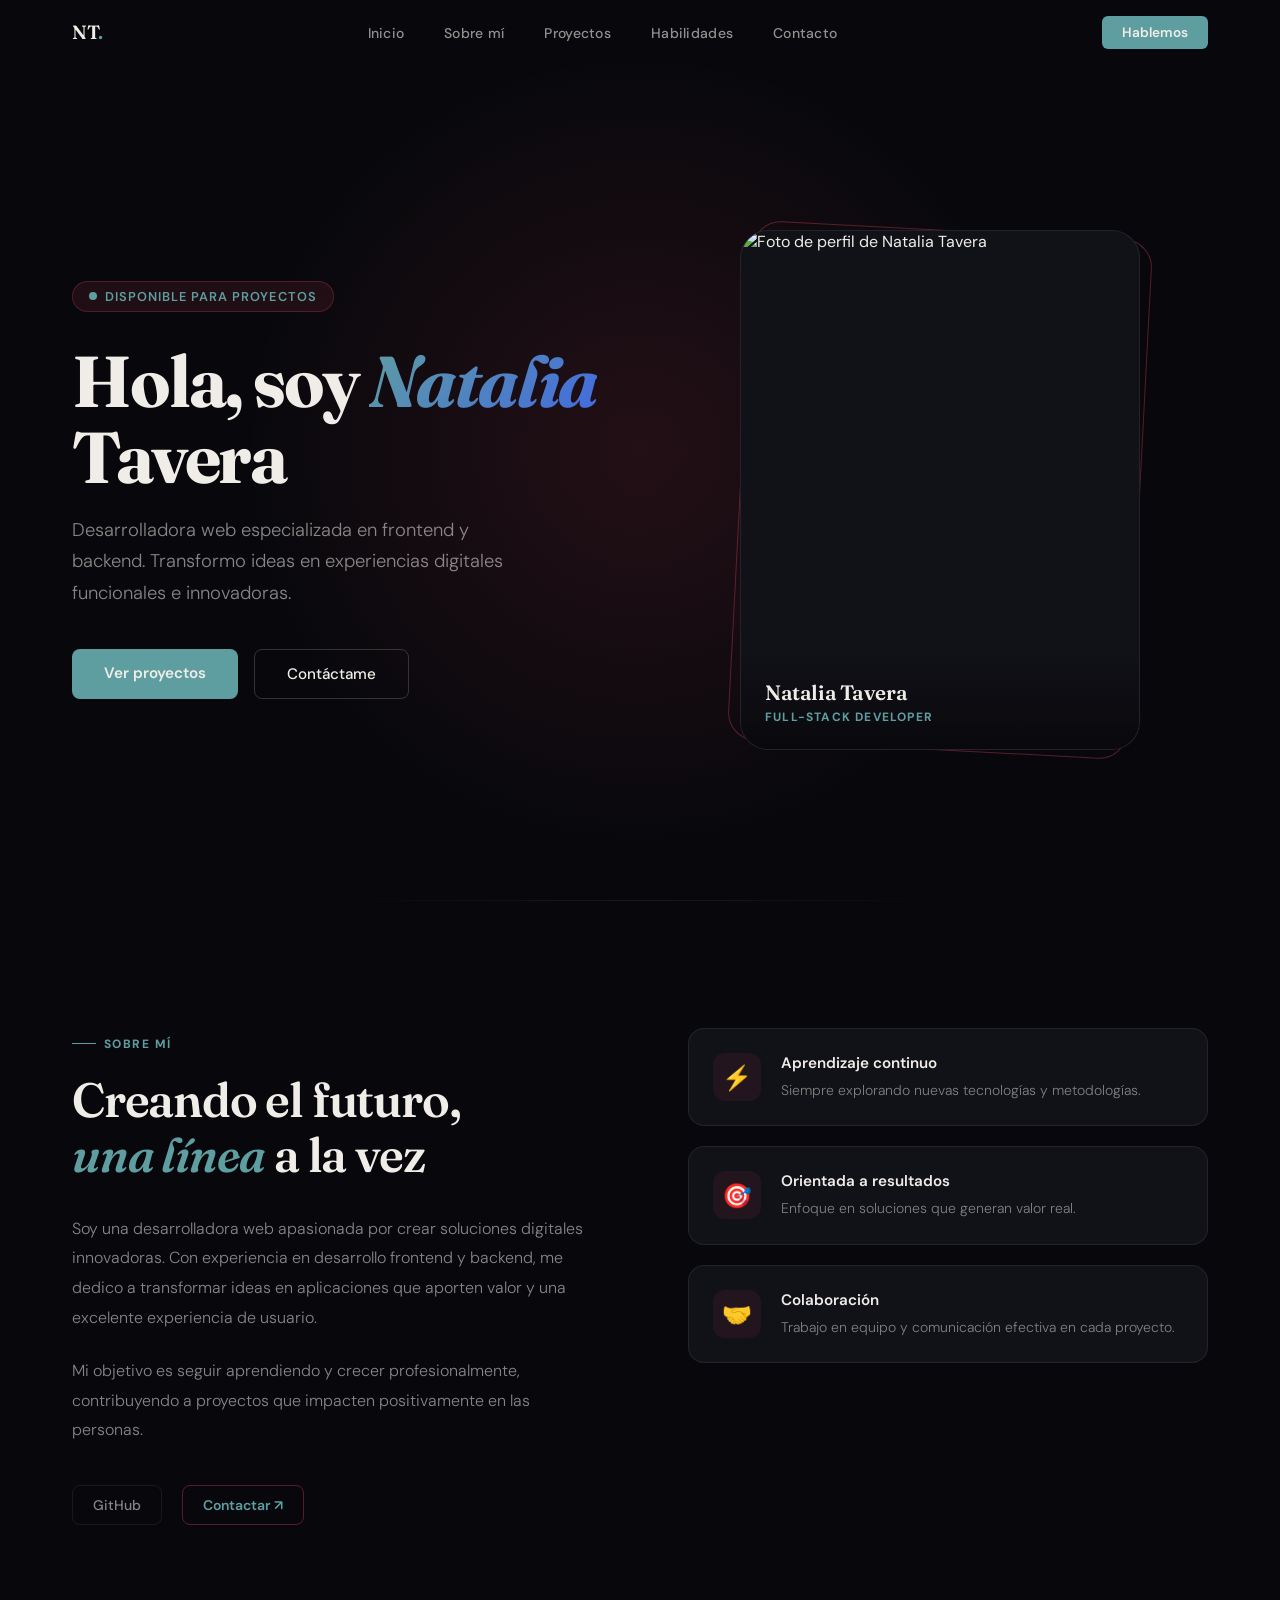
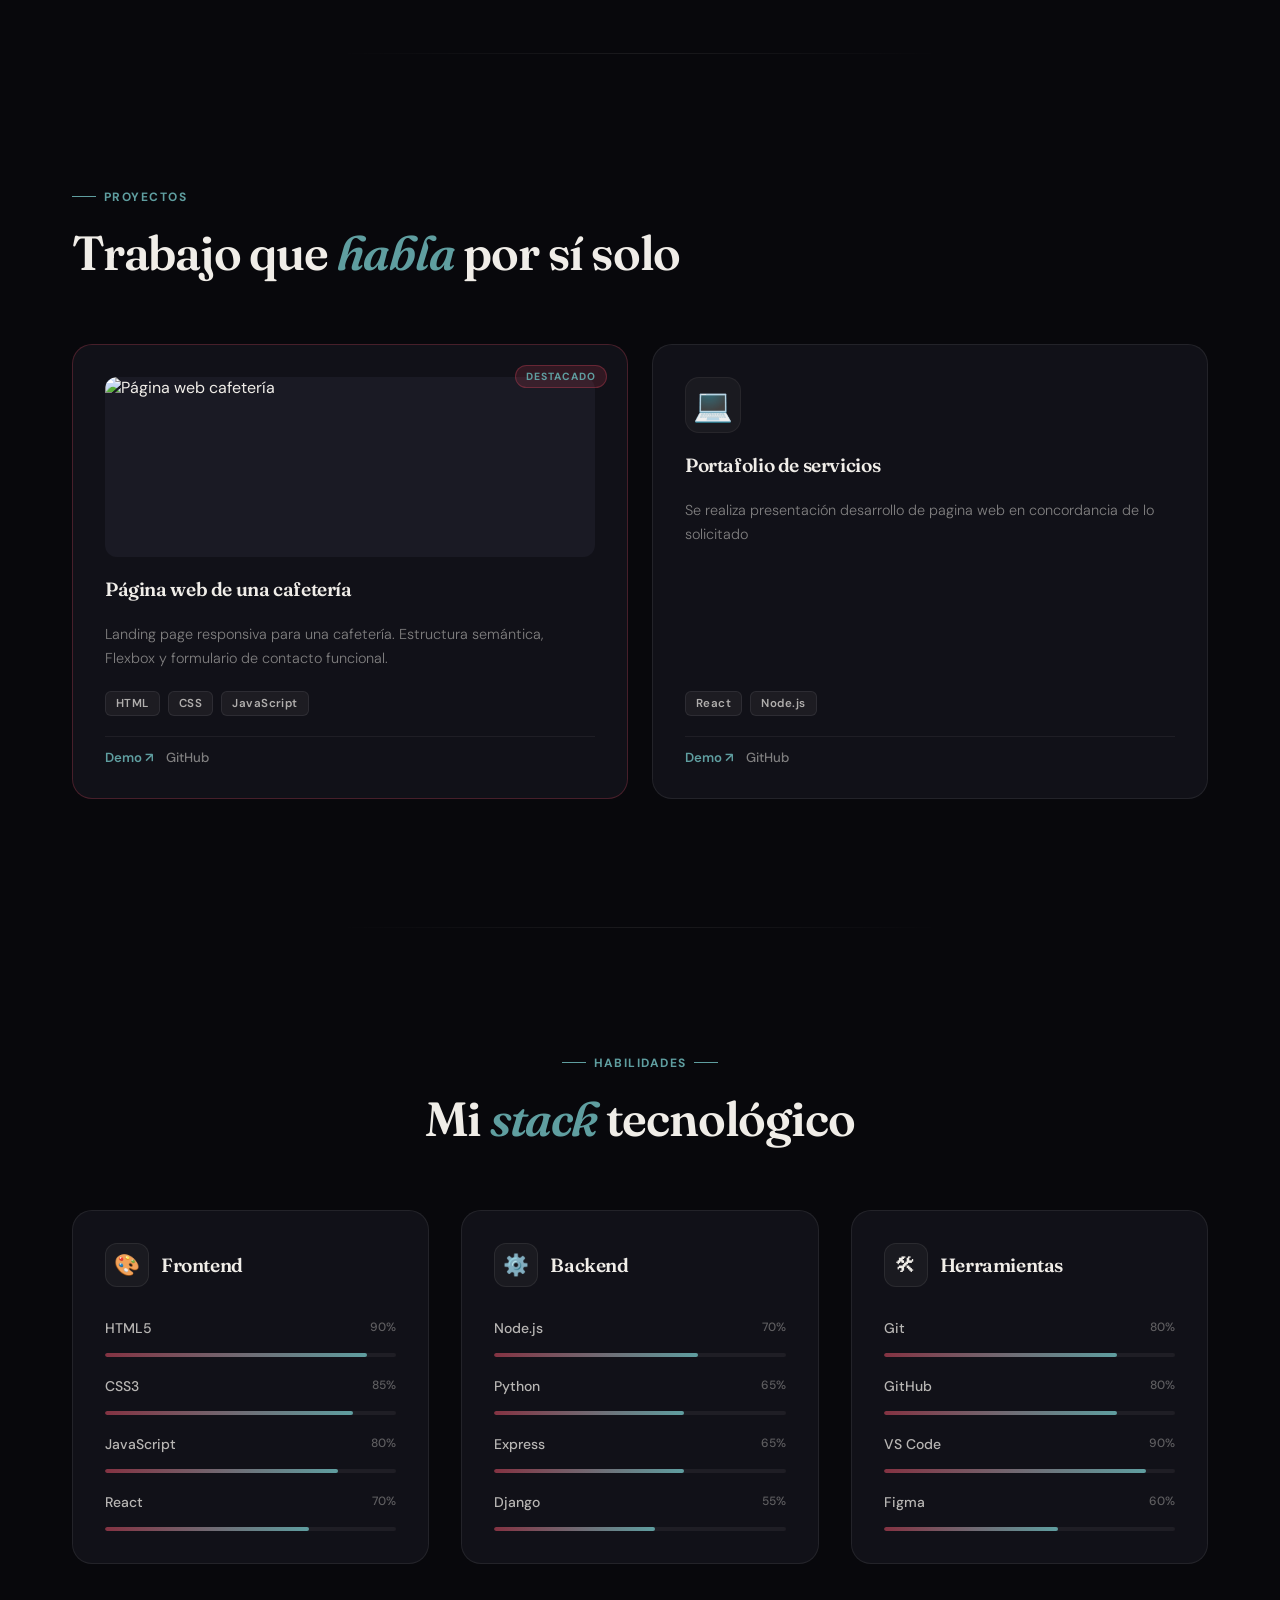
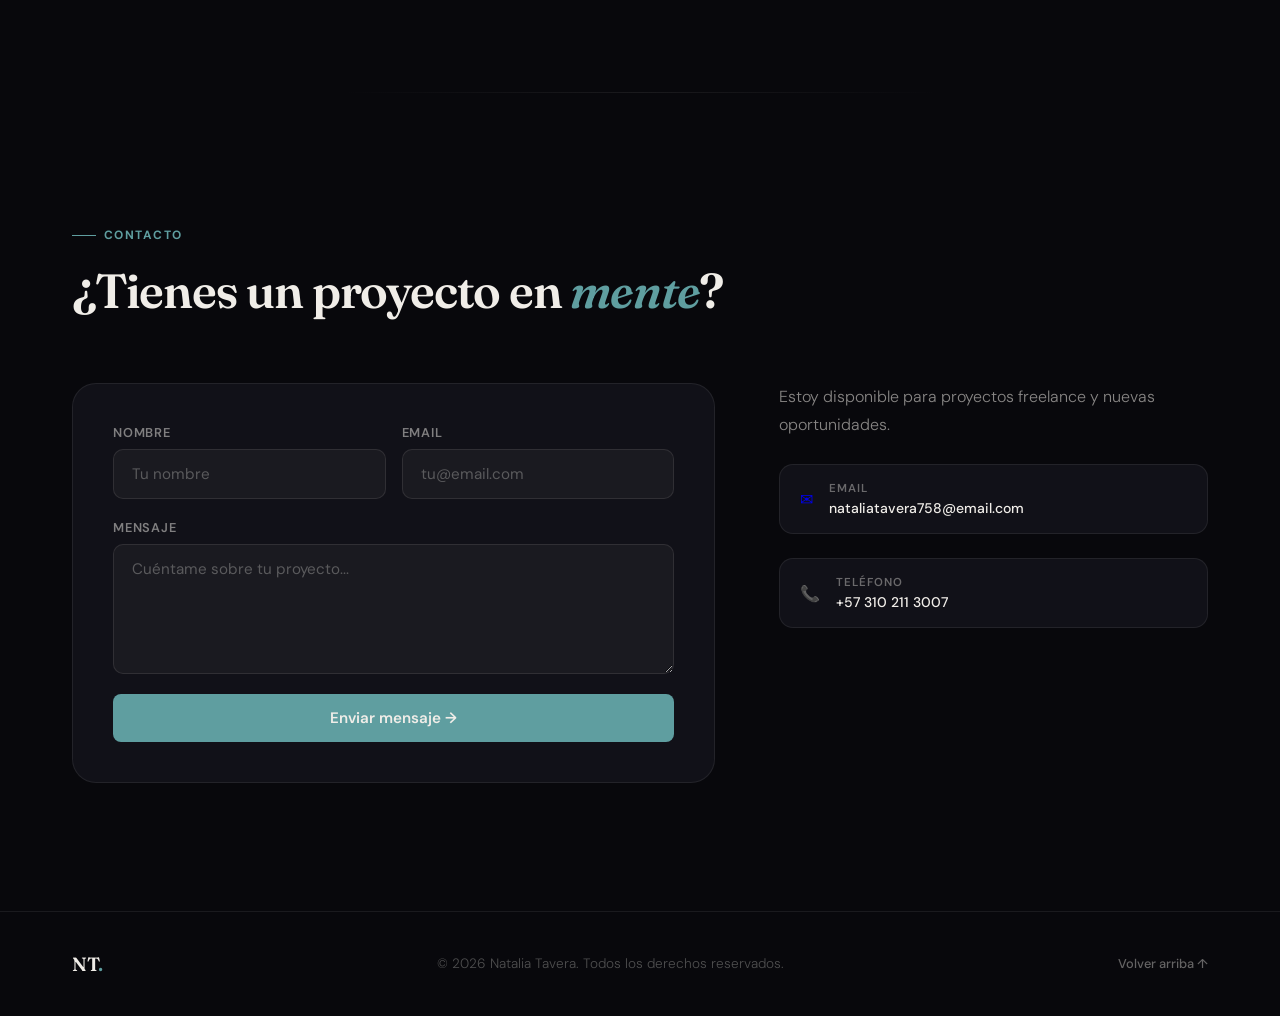
==== index.html @ 9a6b3bd1 "modiciation of information" ====
<!DOCTYPE html>
<html lang="es">
<head>
  <meta charset="UTF-8">
  <meta name="viewport" content="width=device-width, initial-scale=1.0">
  <title>Portafolio - Natalia Tavera</title>
  <link rel="icon" type="image/x-icon" href="favicon.ico">
  <link rel="stylesheet" href="styles/index.css">
  <link href="https://fonts.googleapis.com/css2?family=Fraunces:ital,opsz,wght@0,9..144,300;0,9..144,600;0,9..144,700;1,9..144,600&family=DM+Sans:wght@300;400;500;600&display=swap" rel="stylesheet">
</head>
<body>

  <nav class="navbar" id="navbar">
    <div class="container nav-inner">
      <a href="#inicio" class="logo">NT<span class="accent">.</span></a>
      <ul class="nav-links">
        <li><a href="#inicio">Inicio</a></li>
        <li><a href="#sobre-mi">Sobre mí</a></li>
        <li><a href="#proyectos">Proyectos</a></li>
        <li><a href="#habilidades">Habilidades</a></li>
        <li><a href="#contacto">Contacto</a></li>
      </ul>
      <a href="#contacto" class="btn-primary nav-cta">Hablemos</a>
      <button class="hamburger" id="hamburger"><span></span><span></span><span></span></button>
    </div>
    <div class="mobile-menu" id="mobileMenu">
      <a href="#inicio">Inicio</a>
      <a href="#sobre-mi">Sobre mí</a>
      <a href="#proyectos">Proyectos</a>
      <a href="#habilidades">Habilidades</a>
      <a href="#contacto">Contacto</a>
    </div>
  </nav>

  <section id="inicio" class="hero">
    <div class="hero-glow"></div>
    <div class="container hero-inner">
      <div class="hero-text">
        <div class="badge"><span class="badge-dot"></span>Disponible para proyectos</div>
        <h1>Hola, soy <span class="gradient-text italic">Natalia</span><br>Tavera</h1>
        <p class="hero-desc">Desarrolladora web especializada en frontend y backend. Transformo ideas en experiencias digitales funcionales e innovadoras.</p>
        <div class="hero-btns">
          <a href="#proyectos" class="btn-primary">Ver proyectos</a>
          <a href="#contacto" class="btn-outline">Contáctame</a>
        </div>
      </div>
      <div class="hero-card-wrap">
        <div class="hero-card-container">
          <div class="hero-card-border"></div>
          <div class="hero-card">
          <img src="Pictures/profile.jpeg" alt="Foto de perfil de Natalia Tavera" class="hero-photo">
          <div class="hero-card-overlay">
            <div class="hero-card-name">Natalia Tavera</div>
            <div class="hero-card-role">Full-Stack Developer</div>
          </div>
        </div>
        </div>
      </div>
    </div>
  </section>

  <section id="sobre-mi" class="about section">
    <div class="section-divider"></div>
    <div class="container about-inner">
      <div class="about-text">
        <div class="section-label">Sobre mí</div>
        <h2>Creando el futuro,<br><span class="accent italic">una línea</span> a la vez</h2>
        <p>Soy una desarrolladora web apasionada por crear soluciones digitales innovadoras. Con experiencia en desarrollo frontend y backend, me dedico a transformar ideas en aplicaciones que aporten valor y una excelente experiencia de usuario.</p>
        <p>Mi objetivo es seguir aprendiendo y crecer profesionalmente, contribuyendo a proyectos que impacten positivamente en las personas.</p>
        <div class="about-links">
          <a href="https://github.com/nataliatavera758" target="_blank" class="btn-ghost">GitHub</a>
          <a href="#contacto" class="btn-accent-outline">Contactar ↗</a>
        </div>
      </div>
      <div class="about-cards">
        <div class="trait-card"><div class="trait-icon">⚡</div><div><div class="trait-title">Aprendizaje continuo</div><div class="trait-desc">Siempre explorando nuevas tecnologías y metodologías.</div></div></div>
        <div class="trait-card"><div class="trait-icon">🎯</div><div><div class="trait-title">Orientada a resultados</div><div class="trait-desc">Enfoque en soluciones que generan valor real.</div></div></div>
        <div class="trait-card"><div class="trait-icon">🤝</div><div><div class="trait-title">Colaboración</div><div class="trait-desc">Trabajo en equipo y comunicación efectiva en cada proyecto.</div></div></div>
      </div>
    </div>
  </section>

  <section id="proyectos" class="projects section">
    <div class="section-divider"></div>
    <div class="container">
      <div class="section-header">
        <div class="section-label">Proyectos</div>
        <h2>Trabajo que <span class="accent italic">habla</span> por sí solo</h2>
      </div>
      <div class="projects-grid">
        <div class="project-card featured">
          <span class="featured-badge">Destacado</span>
          <div class="project-img-wrap"><img src="Pictures/Pagina_Web_Cafeteria.png" alt="Página web cafetería" class="project-img"></div>
          <h3>Página web de una cafetería</h3>
          <p>Landing page responsiva para una cafetería. Estructura semántica, Flexbox y formulario de contacto funcional.</p>
          <div class="project-tags"><span class="tag">HTML</span><span class="tag">CSS</span><span class="tag">JavaScript</span></div>
          <div class="project-links">
            <a href="https://raw.githack.com/nataliatavera758/automatic-invention/main/index.html" target="_blank" class="link-demo">Demo ↗</a>
            <a href="https://github.com/nataliatavera758/automatic-invention" target="_blank" class="link-repo">GitHub</a>
          </div>
        </div>
        <div class="project-card">
          <div class="project-icon">💻</div>
          <h3>Portafolio de servicios</h3>
          <p>Se realiza presentación desarrollo de pagina web en concordancia de lo solicitado</p>
          <div class="project-tags"><span class="tag">React</span><span class="tag">Node.js</span></div>
          <div class="project-links"><a href="#" class="link-demo">Demo ↗</a><a href="#" class="link-repo">GitHub</a></div>
        </div>
      </div>
    </div>
  </section>

  <section id="habilidades" class="skills section">
    <div class="section-divider"></div>
    <div class="container">
      <div class="section-header center">
        <div class="section-label-c">Habilidades</div>
        <h2>Mi <span class="accent italic">stack</span> tecnológico</h2>
      </div>
      <div class="skills-grid">
        <div class="skill-card">
          <div class="skill-header"><div class="skill-icon">🎨</div><h3>Frontend</h3></div>
          <div class="skill-list">
            <div class="skill-item"><span>HTML5</span><span>90%</span></div><div class="skill-bar"><div class="skill-fill" style="width:90%"></div></div>
            <div class="skill-item"><span>CSS3</span><span>85%</span></div><div class="skill-bar"><div class="skill-fill" style="width:85%"></div></div>
            <div class="skill-item"><span>JavaScript</span><span>80%</span></div><div class="skill-bar"><div class="skill-fill" style="width:80%"></div></div>
            <div class="skill-item"><span>React</span><span>70%</span></div><div class="skill-bar"><div class="skill-fill" style="width:70%"></div></div>
          </div>
        </div>
        <div class="skill-card">
          <div class="skill-header"><div class="skill-icon">⚙️</div><h3>Backend</h3></div>
          <div class="skill-list">
            <div class="skill-item"><span>Node.js</span><span>70%</span></div><div class="skill-bar"><div class="skill-fill" style="width:70%"></div></div>
            <div class="skill-item"><span>Python</span><span>65%</span></div><div class="skill-bar"><div class="skill-fill" style="width:65%"></div></div>
            <div class="skill-item"><span>Express</span><span>65%</span></div><div class="skill-bar"><div class="skill-fill" style="width:65%"></div></div>
            <div class="skill-item"><span>Django</span><span>55%</span></div><div class="skill-bar"><div class="skill-fill" style="width:55%"></div></div>
          </div>
        </div>
        <div class="skill-card">
          <div class="skill-header"><div class="skill-icon">🛠</div><h3>Herramientas</h3></div>
          <div class="skill-list">
            <div class="skill-item"><span>Git</span><span>80%</span></div><div class="skill-bar"><div class="skill-fill" style="width:80%"></div></div>
            <div class="skill-item"><span>GitHub</span><span>80%</span></div><div class="skill-bar"><div class="skill-fill" style="width:80%"></div></div>
            <div class="skill-item"><span>VS Code</span><span>90%</span></div><div class="skill-bar"><div class="skill-fill" style="width:90%"></div></div>
            <div class="skill-item"><span>Figma</span><span>60%</span></div><div class="skill-bar"><div class="skill-fill" style="width:60%"></div></div>
          </div>
        </div>
      </div>
    </div>
  </section>

  <section id="contacto" class="contact section">
    <div class="section-divider"></div>
    <div class="container">
      <div class="section-header">
        <div class="section-label">Contacto</div>
        <h2>¿Tienes un proyecto en <span class="accent italic">mente</span>?</h2>
      </div>
      <div class="contact-inner">
        <form class="contact-form" id="contactForm" novalidate>
          <div class="form-row">
            <div class="form-group"><label>Nombre</label><input type="text" placeholder="Tu nombre" required></div>
            <div class="form-group"><label>Email</label><input type="email" placeholder="tu@email.com" required></div>
          </div>
          <div class="form-group"><label>Mensaje</label><textarea placeholder="Cuéntame sobre tu proyecto..." rows="5" required></textarea></div>
          <button type="submit" class="btn-primary">Enviar mensaje →</button>
          <p class="form-success" id="formSuccess">✨ ¡Mensaje enviado! Te respondo pronto.</p>
        </form>
        <div class="contact-info">
          <p>Estoy disponible para proyectos freelance y nuevas oportunidades.</p>
          <a href="mailto:nataliatavera758@email.com" class="contact-item"><span>✉</span><div><div class="ci-label">Email</div><div>nataliatavera758@email.com</div></div></a>
          <a href="tel:+573102113007" class="contact-item"><span>📞</span><div><div class="ci-label">Teléfono</div><div>+57 310 211 3007</div></div></a>
        </div>
      </div>
    </div>
  </section>

  <footer class="footer">
    <div class="container footer-inner">
      <a href="#inicio" class="logo">NT<span class="accent">.</span></a>
      <p>&copy; <span id="year"></span> Natalia Tavera. Todos los derechos reservados.</p>
      <a href="#inicio" class="footer-top">Volver arriba ↑</a>
    </div>
  </footer>

  <script>
    document.getElementById('year').textContent = new Date().getFullYear();
    const navbar = document.getElementById('navbar');
    window.addEventListener('scroll', () => navbar.classList.toggle('scrolled', window.scrollY > 40));
    const hamburger = document.getElementById('hamburger');
    const mobileMenu = document.getElementById('mobileMenu');
    hamburger.addEventListener('click', () => { hamburger.classList.toggle('open'); mobileMenu.classList.toggle('open'); });
    mobileMenu.querySelectorAll('a').forEach(a => a.addEventListener('click', () => { hamburger.classList.remove('open'); mobileMenu.classList.remove('open'); }));
    document.getElementById('contactForm').addEventListener('submit', function(e) { e.preventDefault(); document.getElementById('formSuccess').style.display='block'; this.reset(); });
  </script>
</body>
</html>
---- styles/index.css ----
*, *::before, *::after { box-sizing: border-box; margin: 0; padding: 0; }

:root {
  --bg: #08080c;
  --fg: #f0ede8;
  --card: #111118;
  --accent: #5F9EA0;
  --accent-light: #4169E1;
  --muted: rgba(240,237,232,0.55);
  --border: rgba(240,237,232,0.08);
  --radius: 1rem;
}

html { scroll-behavior: smooth; }
body { background: var(--bg); color: var(--fg); font-family: 'DM Sans', sans-serif; font-weight: 400; -webkit-font-smoothing: antialiased; }
::selection { background: var(--accent); color: var(--fg); }
::-webkit-scrollbar { width: 4px; } ::-webkit-scrollbar-track { background: var(--bg); } ::-webkit-scrollbar-thumb { background: var(--accent); border-radius: 2px; }

.container { max-width: 1200px; margin: 0 auto; padding: 0 2rem; }
.accent { color: var(--accent); }
.italic { font-style: italic; }
.gradient-text { background: linear-gradient(135deg,var(--accent),var(--accent-light)); -webkit-background-clip:text; -webkit-text-fill-color:transparent; background-clip:text; }
.section { padding: 8rem 2rem; position: relative; }
.section-divider { position:absolute;top:0;left:50%;transform:translateX(-50%);width:600px;height:1px;background:linear-gradient(90deg,transparent,rgba(240,237,232,0.08),transparent); }
.section-label { display:inline-flex;align-items:center;gap:.5rem;color:var(--accent);font-size:.75rem;font-weight:700;letter-spacing:.12em;text-transform:uppercase;margin-bottom:1.25rem; }
.section-label::before { content:'';width:24px;height:1px;background:var(--accent); }
.section-label-c { display:flex;align-items:center;justify-content:center;gap:.5rem;color:var(--accent);font-size:.75rem;font-weight:700;letter-spacing:.12em;text-transform:uppercase;margin-bottom:1.25rem; }
.section-label-c::before,.section-label-c::after { content:'';width:24px;height:1px;background:var(--accent); }
.section-header { margin-bottom:4rem; }
.section-header.center { text-align:center; }
h2 { font-family:'Fraunces',serif;font-size:clamp(2rem,4vw,3rem);font-weight:600;color:var(--fg);letter-spacing:-.025em;line-height:1.15; }

/* BUTTONS */
.btn-primary { background:var(--accent);color:var(--fg);padding:.875rem 2rem;border-radius:.5rem;font-weight:600;font-size:.95rem;text-decoration:none;border:none;cursor:pointer;font-family:inherit;display:inline-block;transition:transform .2s,box-shadow .2s; }
.btn-primary:hover { transform:translateY(-2px);box-shadow:0 8px 24px rgba(232,71,95,.4); }
.btn-outline { background:transparent;color:var(--fg);padding:.875rem 2rem;border-radius:.5rem;font-weight:500;font-size:.95rem;text-decoration:none;border:1px solid rgba(240,237,232,.18);display:inline-block;transition:border-color .2s,background .2s; }
.btn-outline:hover { border-color:rgba(240,237,232,.4);background:rgba(240,237,232,.04); }
.btn-ghost { display:inline-flex;align-items:center;gap:.5rem;color:var(--muted);font-size:.875rem;font-weight:500;text-decoration:none;padding:.625rem 1.25rem;border:1px solid var(--border);border-radius:.5rem;transition:color .2s,border-color .2s; }
.btn-ghost:hover { color:var(--fg);border-color:rgba(240,237,232,.3); }
.btn-accent-outline { color:var(--accent);font-size:.875rem;font-weight:600;text-decoration:none;padding:.625rem 1.25rem;border:1px solid rgba(232,71,95,.35);border-radius:.5rem;transition:background .2s,border-color .2s; }
.btn-accent-outline:hover { background:rgba(232,71,95,.08);border-color:rgba(232,71,95,.5); }

/* NAVBAR */
.navbar { position:fixed;top:0;left:0;right:0;z-index:100;transition:background .4s,border-color .4s; border-bottom:1px solid transparent; }
.navbar.scrolled { background:rgba(8,8,12,.85);backdrop-filter:blur(16px);border-color:var(--border); }
.nav-inner { height:64px;display:flex;align-items:center;justify-content:space-between; }
.logo { font-family:'Fraunces',serif;font-size:1.2rem;font-weight:600;color:var(--fg);text-decoration:none;letter-spacing:-.02em; }
.nav-links { display:flex;gap:2.5rem;list-style:none; }
.nav-links a { color:rgba(240,237,232,.6);text-decoration:none;font-size:.875rem;font-weight:500;letter-spacing:.02em;transition:color .2s; }
.nav-links a:hover { color:var(--fg); }
.nav-cta { font-size:.85rem; padding:.5rem 1.25rem; border-radius:.375rem; }
.hamburger { display:none;flex-direction:column;gap:5px;background:none;border:none;cursor:pointer;padding:.5rem; }
.hamburger span { width:22px;height:2px;background:var(--fg);border-radius:1px;display:block;transition:transform .2s,opacity .2s; }
.hamburger.open span:nth-child(1) { transform:translateY(7px) rotate(45deg); }
.hamburger.open span:nth-child(2) { opacity:0; }
.hamburger.open span:nth-child(3) { transform:translateY(-7px) rotate(-45deg); }
.mobile-menu { display:none;flex-direction:column;background:rgba(8,8,12,.97);border-top:1px solid var(--border);padding:1.5rem 2rem; }
.mobile-menu.open { display:flex; }
.mobile-menu a { color:rgba(240,237,232,.7);text-decoration:none;font-size:1rem;padding:.75rem 0;border-bottom:1px solid rgba(240,237,232,.06); }

/* HERO */
.hero { min-height:100vh;display:flex;align-items:center;padding-top:80px;position:relative;overflow:hidden; }
.hero-glow { position:absolute;top:50%;left:50%;transform:translate(-50%,-50%);width:800px;height:800px;border-radius:50%;background:radial-gradient(circle,rgba(232,71,95,.12) 0%,transparent 70%);pointer-events:none; }
.hero-inner { width:100%;display:grid;grid-template-columns:1fr 1fr;gap:4rem;align-items:center;position:relative; }
.badge { display:inline-flex;align-items:center;gap:.5rem;background:rgba(232,71,95,.1);border:1px solid rgba(232,71,95,.25);border-radius:100px;padding:.375rem 1rem;margin-bottom:2rem;color:var(--accent);font-size:.8rem;font-weight:600;letter-spacing:.08em;text-transform:uppercase; }
.badge-dot { width:8px;height:8px;border-radius:50%;background:var(--accent);animation:pulse 2s infinite; }
@keyframes pulse { 0%,100%{box-shadow:0 0 0 0 rgba(232,71,95,.4)}50%{box-shadow:0 0 0 8px rgba(232,71,95,0)} }
h1 { font-family:'Fraunces',serif;font-size:clamp(2.5rem,6vw,4.5rem);font-weight:700;line-height:1.05;letter-spacing:-.03em;margin-bottom:1.25rem;color:var(--fg); }
.hero-desc { color:var(--muted);font-size:clamp(1rem,2vw,1.15rem);line-height:1.7;margin-bottom:2.5rem;max-width:460px;font-weight:300; }
.hero-btns { display:flex;gap:1rem;flex-wrap:wrap; }
.hero-card-wrap { display:flex;justify-content:center; }
.hero-card-container { position:relative;width:400px;height:520px; }
.hero-card-border { position:absolute;inset:0;border-radius:1.75rem;border:1px solid rgba(232,71,95,.35);transform:rotate(3deg); }
.hero-card { position: absolute;inset:0;border-radius:1.75rem;border:1px solid var(--border);overflow:hidden;background:var(--card); }
.hero-photo { width:100%;height:100%;object-fit:cover;object-position:center top;display:block; }
.hero-card-overlay { position:absolute;bottom:0;left:0;right:0;background:linear-gradient(to top,rgba(8,8,12,.92) 0%,transparent 100%);padding:2rem 1.5rem 1.5rem; }
.hero-card-name { font-family:'Fraunces',serif;font-size:1.3rem;font-weight:600;color:var(--fg);letter-spacing:-.02em;margin-bottom:.25rem; }
.hero-card-role { color:var(--accent);font-size:.75rem;font-weight:700;letter-spacing:.1em;text-transform:uppercase; }

/* ABOUT */
.about-inner { display:grid;grid-template-columns:1fr 1fr;gap:6rem;align-items:start; }
.about-text h2 { margin-bottom:2rem; }
.about-text p { color:var(--muted);line-height:1.85;font-size:1rem;margin-bottom:1.5rem;font-weight:300; }
.about-links { display:flex;gap:1.25rem;margin-top:2.5rem; }
.about-cards { display:flex;flex-direction:column;gap:1.25rem; }
.trait-card { background:var(--card);border:1px solid var(--border);border-radius:1rem;padding:1.5rem;display:flex;gap:1.25rem;align-items:flex-start;transition:border-color .2s,transform .2s; }
.trait-card:hover { border-color:rgba(232,71,95,.25);transform:translateX(4px); }
.trait-icon { font-size:1.5rem;width:48px;height:48px;background:rgba(232,71,95,.08);border-radius:.75rem;display:flex;align-items:center;justify-content:center;flex-shrink:0; }
.trait-title { font-weight:600;color:var(--fg);font-size:.95rem;margin-bottom:.375rem; }
.trait-desc { color:rgba(240,237,232,.5);font-size:.875rem;line-height:1.6;font-weight:300; }

/* PROJECTS */
.projects-grid { display:grid;grid-template-columns:repeat(auto-fit,minmax(320px,1fr));gap:1.5rem; }
.project-card { background:var(--card);border:1px solid var(--border);border-radius:1.25rem;padding:2rem;display:flex;flex-direction:column;gap:1.25rem;transition:transform .25s,border-color .25s,box-shadow .25s;position:relative;overflow:hidden; }
.project-card:hover { transform:translateY(-4px);border-color:rgba(232,71,95,.4);box-shadow:0 16px 48px rgba(0,0,0,.4); }
.project-card.featured { border-color:rgba(232,71,95,.25); }
.featured-badge { position:absolute;top:1.25rem;right:1.25rem;background:rgba(232,71,95,.15);color:var(--accent);font-size:.65rem;font-weight:700;letter-spacing:.1em;text-transform:uppercase;padding:.25rem .625rem;border-radius:100px;border:1px solid rgba(232,71,95,.3); }
.project-img-wrap { width:100%;height:180px;border-radius:.75rem;overflow:hidden;background:#1a1a24; }
.project-img { width:100%;height:100%;object-fit:cover;object-position:top;display:block;transition:transform .4s; }
.project-img-wrap:hover .project-img { transform:scale(1.04); }
.project-icon { font-size:2rem;width:56px;height:56px;background:rgba(240,237,232,.04);border-radius:.875rem;display:flex;align-items:center;justify-content:center;border:1px solid rgba(240,237,232,.06); }
.project-card h3 { font-family:'Fraunces',serif;font-size:1.2rem;font-weight:600;color:var(--fg);letter-spacing:-.02em;line-height:1.3; }
.project-card p { color:rgba(240,237,232,.5);font-size:.9rem;line-height:1.7;font-weight:300;flex:1; }
.project-tags { display:flex;gap:.5rem;flex-wrap:wrap; }
.tag { font-size:.72rem;font-weight:600;letter-spacing:.04em;padding:.25rem .625rem;border-radius:.375rem;background:rgba(240,237,232,.05);color:rgba(240,237,232,.7);border:1px solid rgba(240,237,232,.08); }
.project-links { display:flex;gap:.75rem;padding-top:.75rem;border-top:1px solid rgba(240,237,232,.06); }
.link-demo { color:var(--accent);font-size:.825rem;font-weight:600;text-decoration:none;transition:opacity .2s; }
.link-demo:hover { opacity:.75; }
.link-repo { color:rgba(240,237,232,.5);font-size:.825rem;font-weight:500;text-decoration:none;transition:color .2s; }
.link-repo:hover { color:var(--fg); }

/* SKILLS */
.skills-bg { background:linear-gradient(180deg,var(--bg) 0%,#0e0e18 50%,var(--bg) 100%); }
.skills-grid { display:grid;grid-template-columns:repeat(3,1fr);gap:2rem; }
.skill-card { background:var(--card);border:1px solid var(--border);border-radius:1.25rem;padding:2rem;transition:border-color .25s; }
.skill-card:hover { border-color:rgba(232,71,95,.25); }
.skill-header { display:flex;align-items:center;gap:.75rem;margin-bottom:2rem; }
.skill-icon { width:44px;height:44px;background:rgba(240,237,232,.04);border-radius:.75rem;display:flex;align-items:center;justify-content:center;font-size:1.3rem;border:1px solid var(--border); }
.skill-card h3 { font-family:'Fraunces',serif;font-size:1.2rem;font-weight:600;color:var(--fg);letter-spacing:-.02em; }
.skill-list { display:flex;flex-direction:column;gap:1.25rem; }
.skill-item { display:flex;justify-content:space-between;margin-bottom:.5rem;color:rgba(240,237,232,.75);font-size:.875rem;font-weight:500; }
.skill-item span:last-child { color:rgba(240,237,232,.35);font-size:.75rem; }
.skill-bar { height:4px;background:rgba(240,237,232,.06);border-radius:2px;overflow:hidden;margin-top:-.75rem; }
.skill-fill { height:100%;background:linear-gradient(90deg,rgba(232,71,95,.5),var(--accent));border-radius:2px; }

/* CONTACT */
.contact-inner { display:grid;grid-template-columns:3fr 2fr;gap:4rem;align-items:start; }
.contact-form { background:var(--card);border:1px solid var(--border);border-radius:1.5rem;padding:2.5rem;display:flex;flex-direction:column;gap:1.25rem; }
.form-row { display:grid;grid-template-columns:1fr 1fr;gap:1rem; }
.form-group { display:flex;flex-direction:column; }
.form-group label { color:rgba(240,237,232,.5);font-size:.8rem;font-weight:600;letter-spacing:.06em;text-transform:uppercase;margin-bottom:.5rem; }
.form-group input, .form-group textarea { background:rgba(240,237,232,.04);border:1px solid rgba(240,237,232,.1);border-radius:.625rem;padding:.875rem 1.125rem;color:var(--fg);font-size:.95rem;font-family:inherit;outline:none;transition:border-color .2s;resize:vertical; }
.form-group input:focus, .form-group textarea:focus { border-color:rgba(232,71,95,.5); }
.form-group input::placeholder, .form-group textarea::placeholder { color:rgba(240,237,232,.3); }
.form-success { display:none;color:var(--accent);font-weight:600;margin-top:.5rem; }
.contact-info { display:flex;flex-direction:column;gap:1.5rem; }
.contact-info > p { color:var(--muted);line-height:1.8;font-weight:300; }
.contact-item { display:flex;align-items:center;gap:1rem;background:var(--card);border:1px solid var(--border);border-radius:.875rem;padding:1rem 1.25rem;text-decoration:none;transition:border-color .2s,transform .2s; }
.contact-item:hover { border-color:rgba(232,71,95,.3);transform:translateX(4px); }
.ci-label { color:rgba(240,237,232,.4);font-size:.72rem;font-weight:600;letter-spacing:.08em;text-transform:uppercase;margin-bottom:.2rem; }
.contact-item div div:last-child { color:var(--fg);font-size:.875rem;font-weight:500; }

/* FOOTER */
.footer { border-top:1px solid var(--border);padding:2.5rem 2rem; }
.footer-inner { max-width:1200px;margin:0 auto;display:flex;align-items:center;justify-content:space-between;flex-wrap:wrap;gap:1rem; }
.footer-inner p { color:rgba(240,237,232,.3);font-size:.85rem;font-weight:300; }
.footer-top { color:rgba(240,237,232,.4);font-size:.8rem;font-weight:500;text-decoration:none;transition:color .2s; }
.footer-top:hover { color:var(--accent); }

/* RESPONSIVE */
@media (max-width: 900px) {
  .skills-grid { grid-template-columns: repeat(2,1fr); }
  .nav-links, .nav-cta { display:none; }
  .hamburger { display:flex; }
}
@media (max-width: 768px) {
  .hero-inner, .about-inner, .contact-inner { grid-template-columns:1fr; gap:2.5rem; }
  .hero-card-wrap > div { width:320px; height:420px; }
  .hero-text { text-align:center; }
  .hero-desc { margin-left:auto; margin-right:auto; }
  .hero-btns { justify-content:center; }
  .hero-card-wrap { justify-content:center; }
  .skills-grid { grid-template-columns:1fr; }
  .form-row { grid-template-columns:1fr; }
  .footer-inner { flex-direction:column; text-align:center; }
}
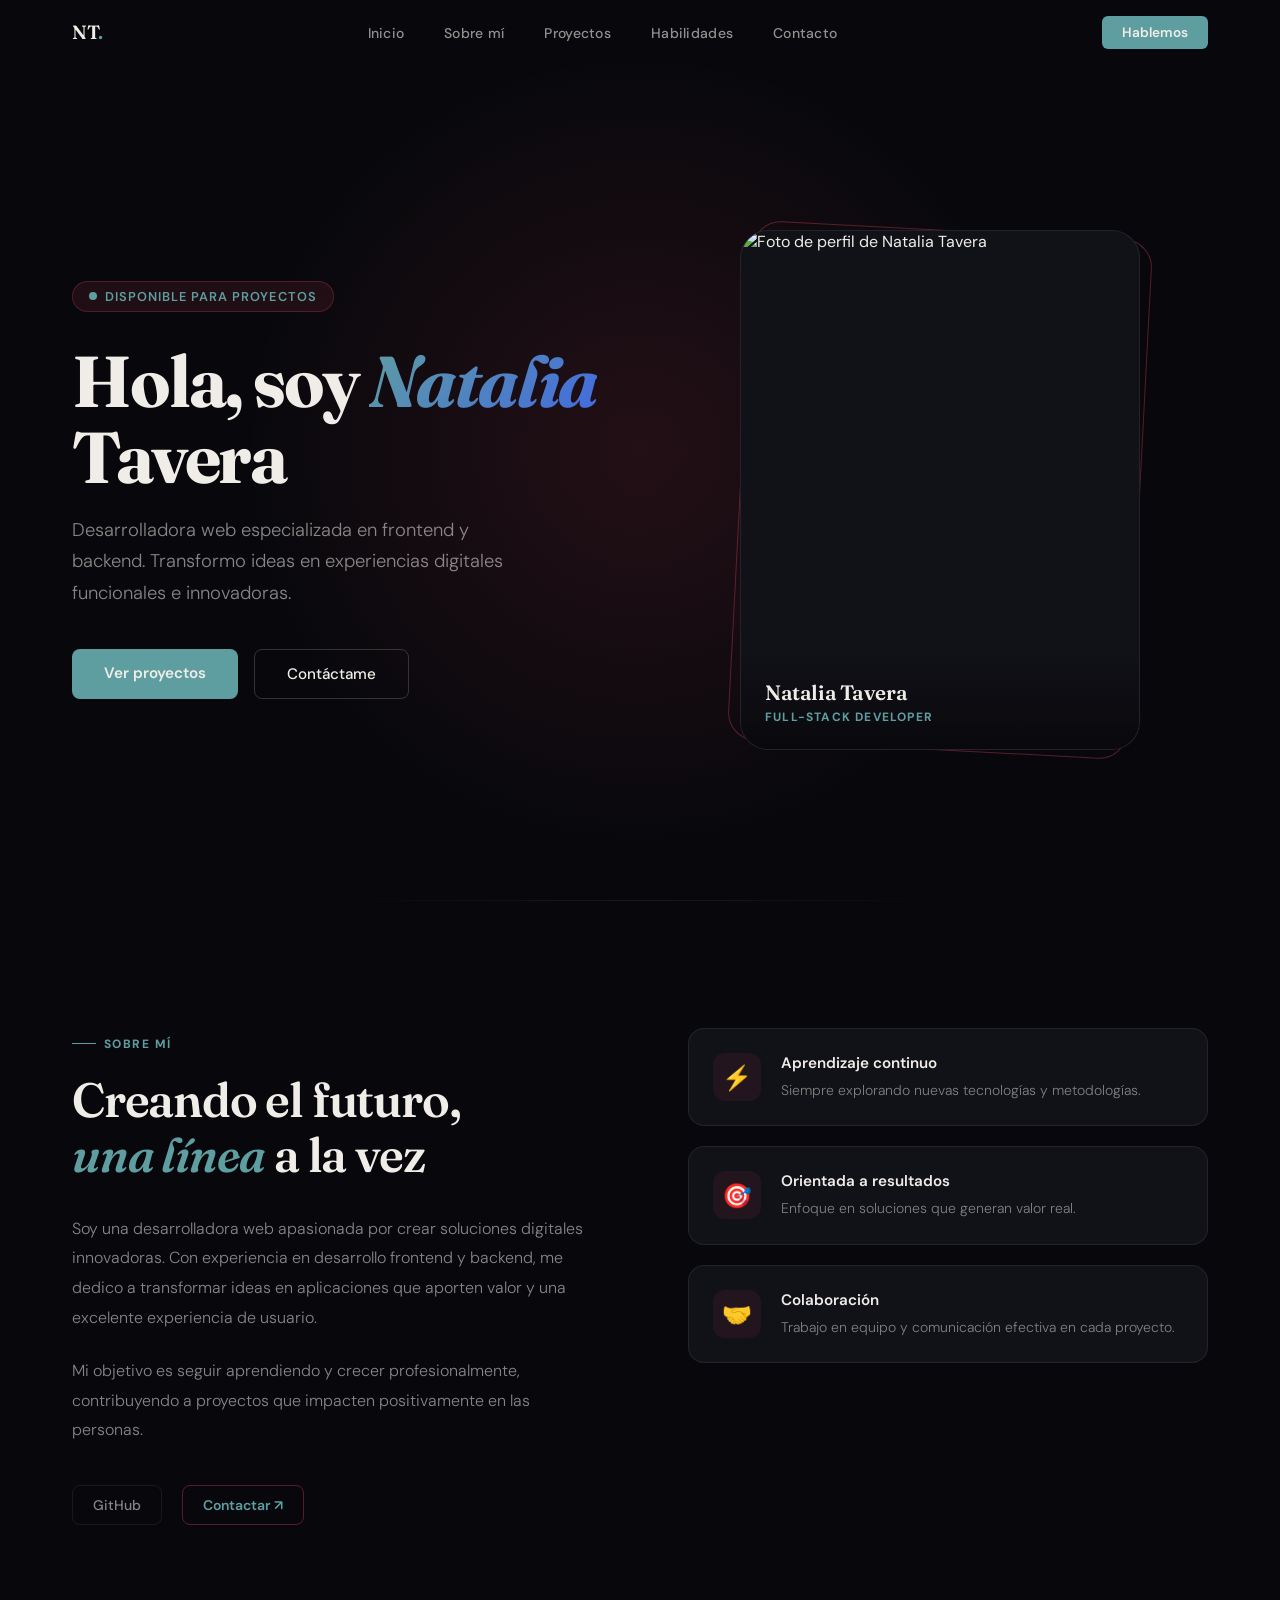
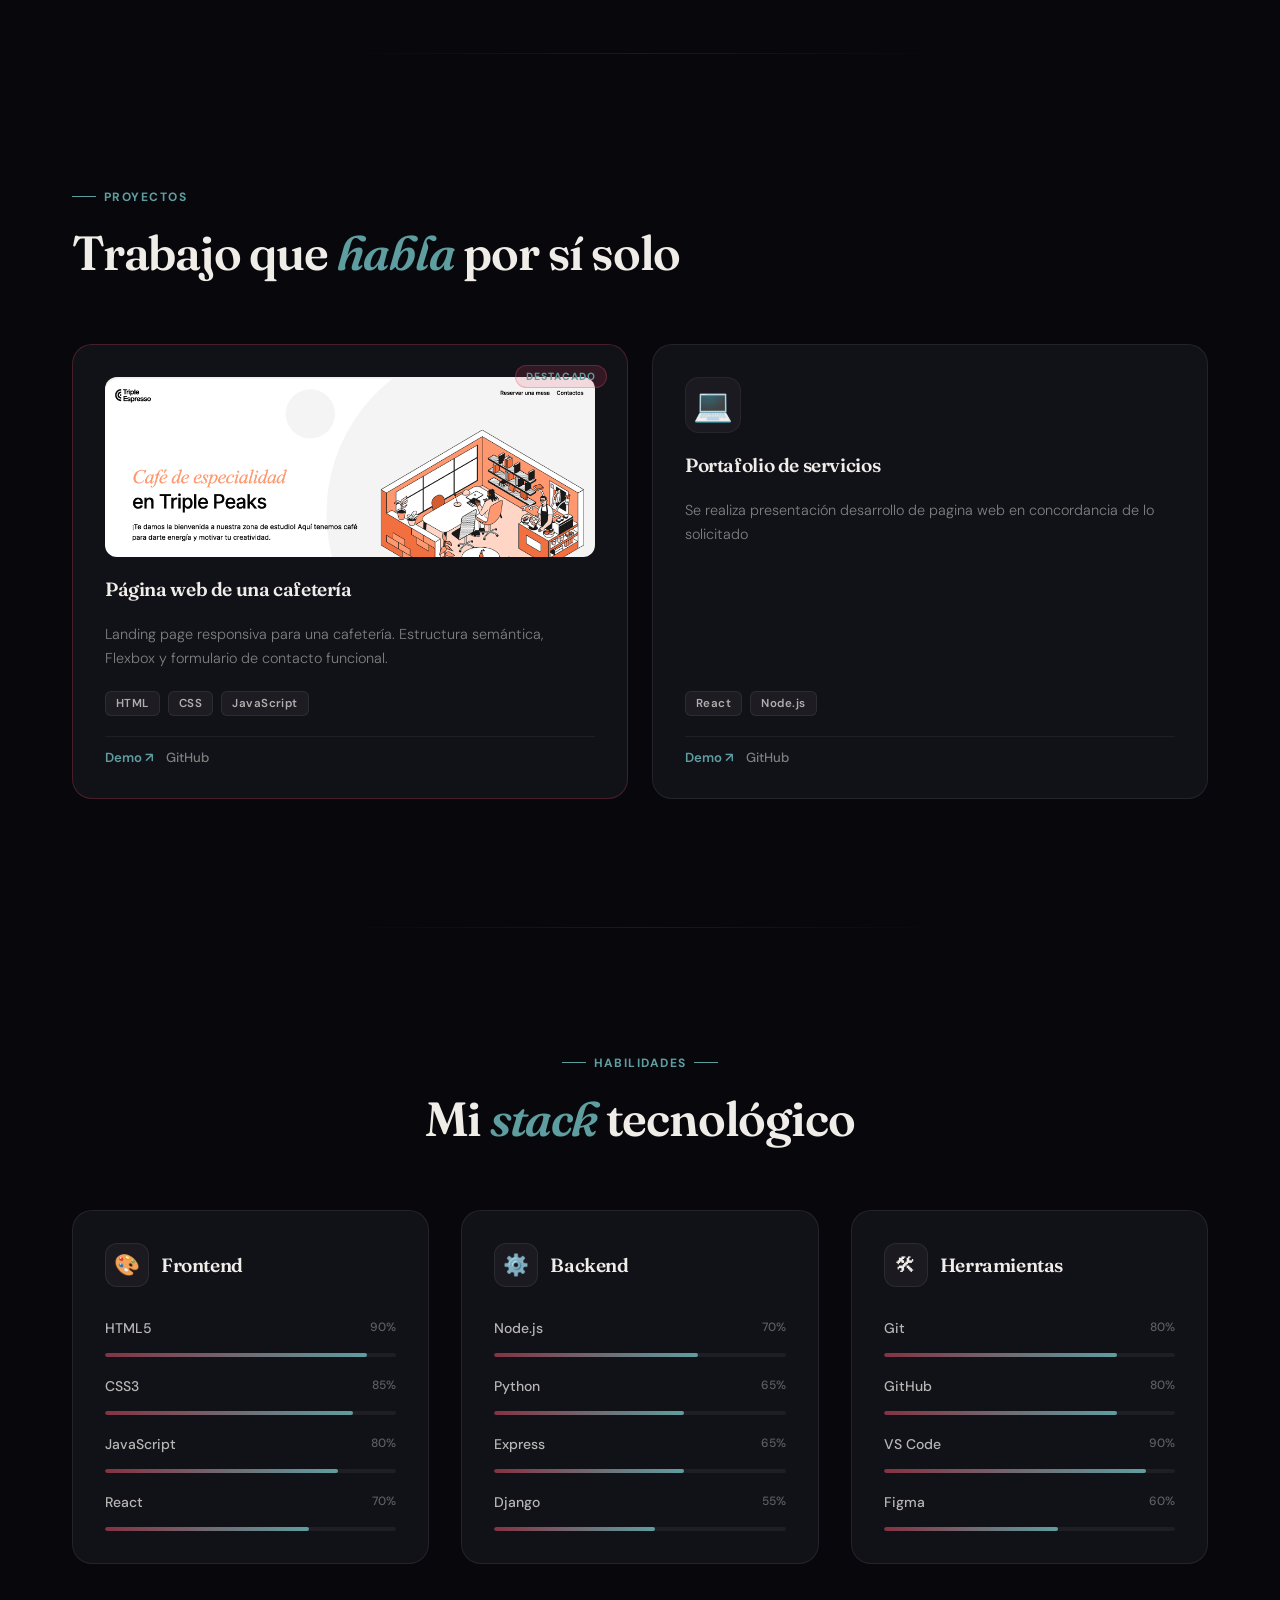
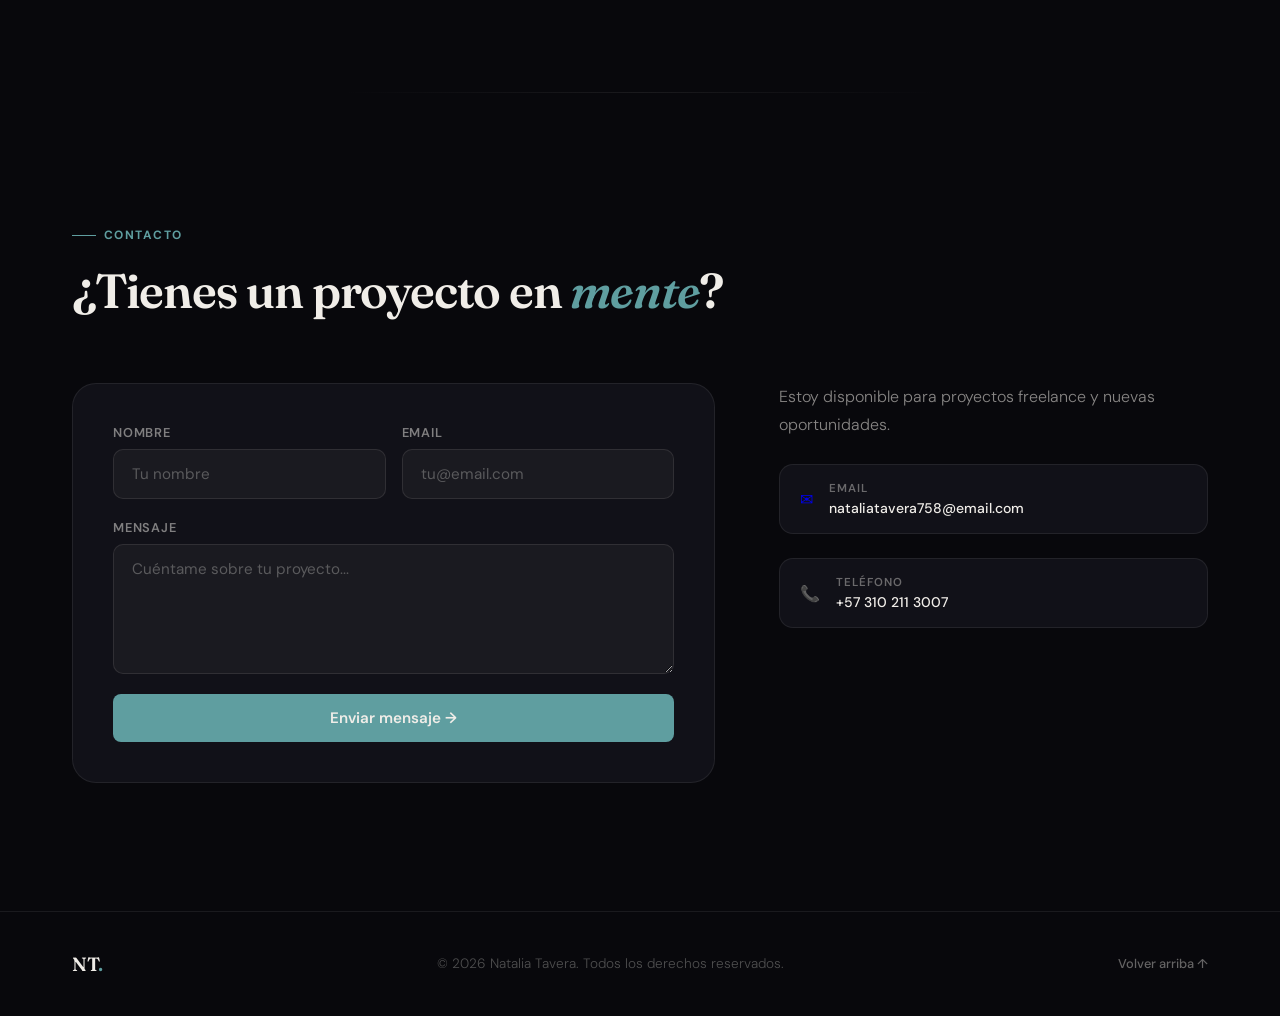
==== commit d7f1a645: "Update index.html" ====
--- a/index.html
+++ b/index.html
@@ -48,7 +48,7 @@
         <div class="hero-card-container">
           <div class="hero-card-border"></div>
           <div class="hero-card">
-          <img src="Pictures/profile.jpeg" alt="Foto de perfil de Natalia Tavera" class="hero-photo">
+          <img src="https://raw.githubusercontent.com/tu-usuario/tu-repo/main/Pictures/profile.jpeg" alt="Foto de perfil de Natalia Tavera" class="hero-photo">
           <div class="hero-card-overlay">
             <div class="hero-card-name">Natalia Tavera</div>
             <div class="hero-card-role">Full-Stack Developer</div>
--- a/styles/index.css
+++ b/styles/index.css
@@ -12,7 +12,7 @@
 }
 
 html { scroll-behavior: smooth; }
-body { background: var(--bg); color: var(--fg); font-family: 'DM Sans', sans-serif; font-weight: 400; -webkit-font-smoothing: antialiased; }
+body { background: var(--bg); color: var(--fg); font-family: 'DM Sans', sans-serif; font-weight: 400; -webkit-font-smoothing: antialiased; overflow-x: hidden; }
 ::selection { background: var(--accent); color: var(--fg); }
 ::-webkit-scrollbar { width: 4px; } ::-webkit-scrollbar-track { background: var(--bg); } ::-webkit-scrollbar-thumb { background: var(--accent); border-radius: 2px; }
 
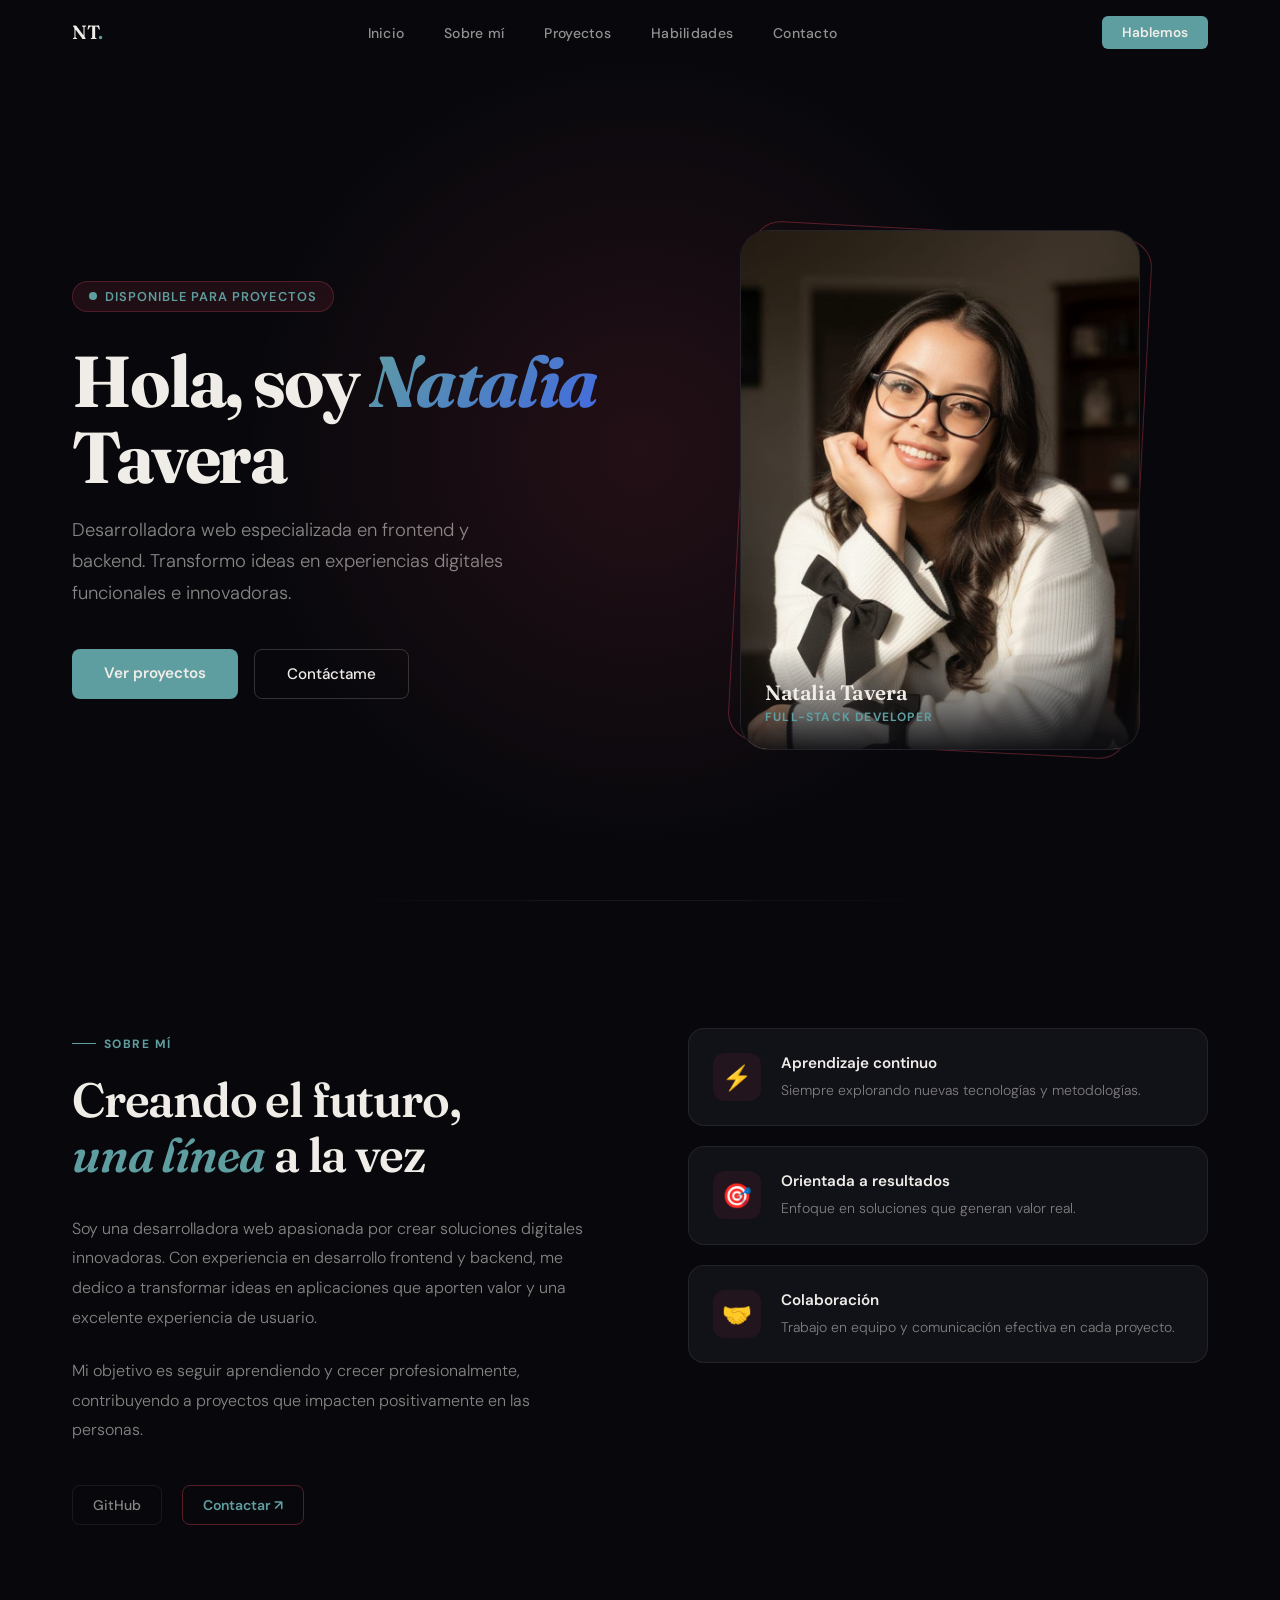
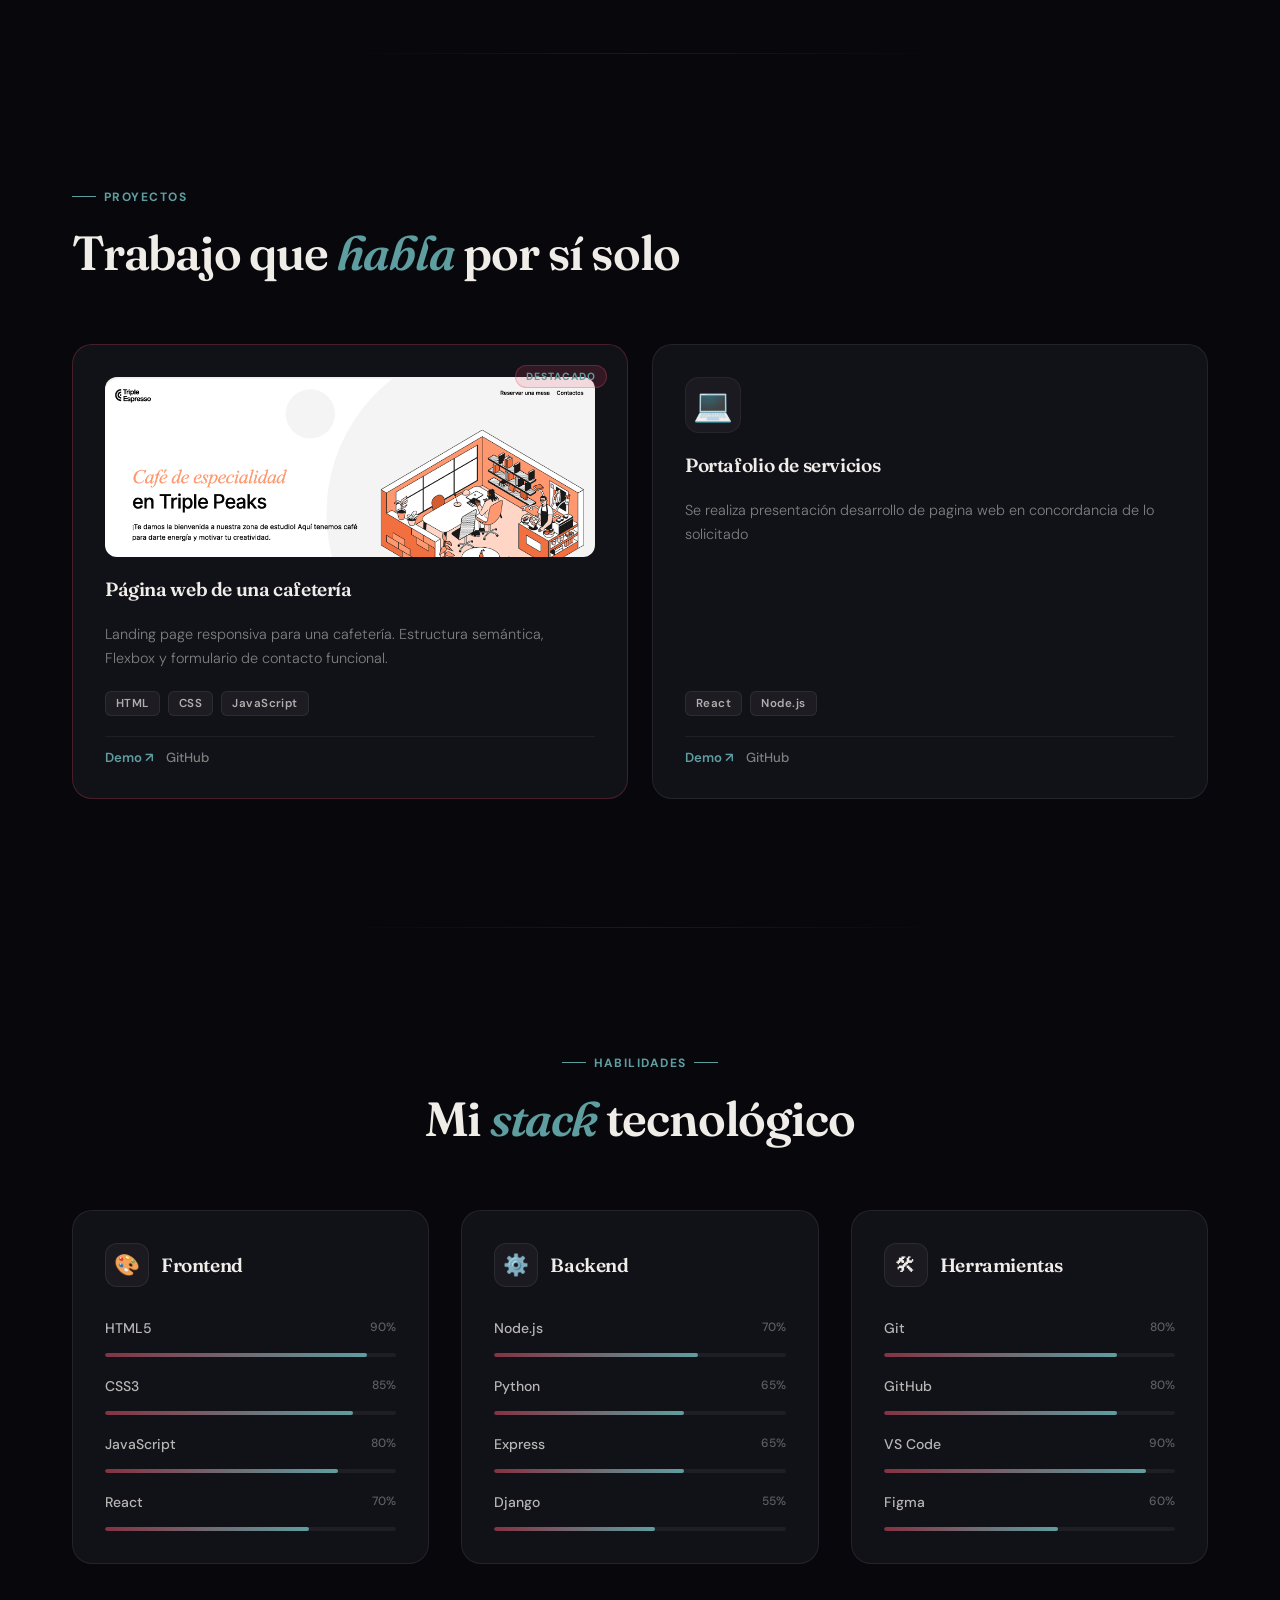
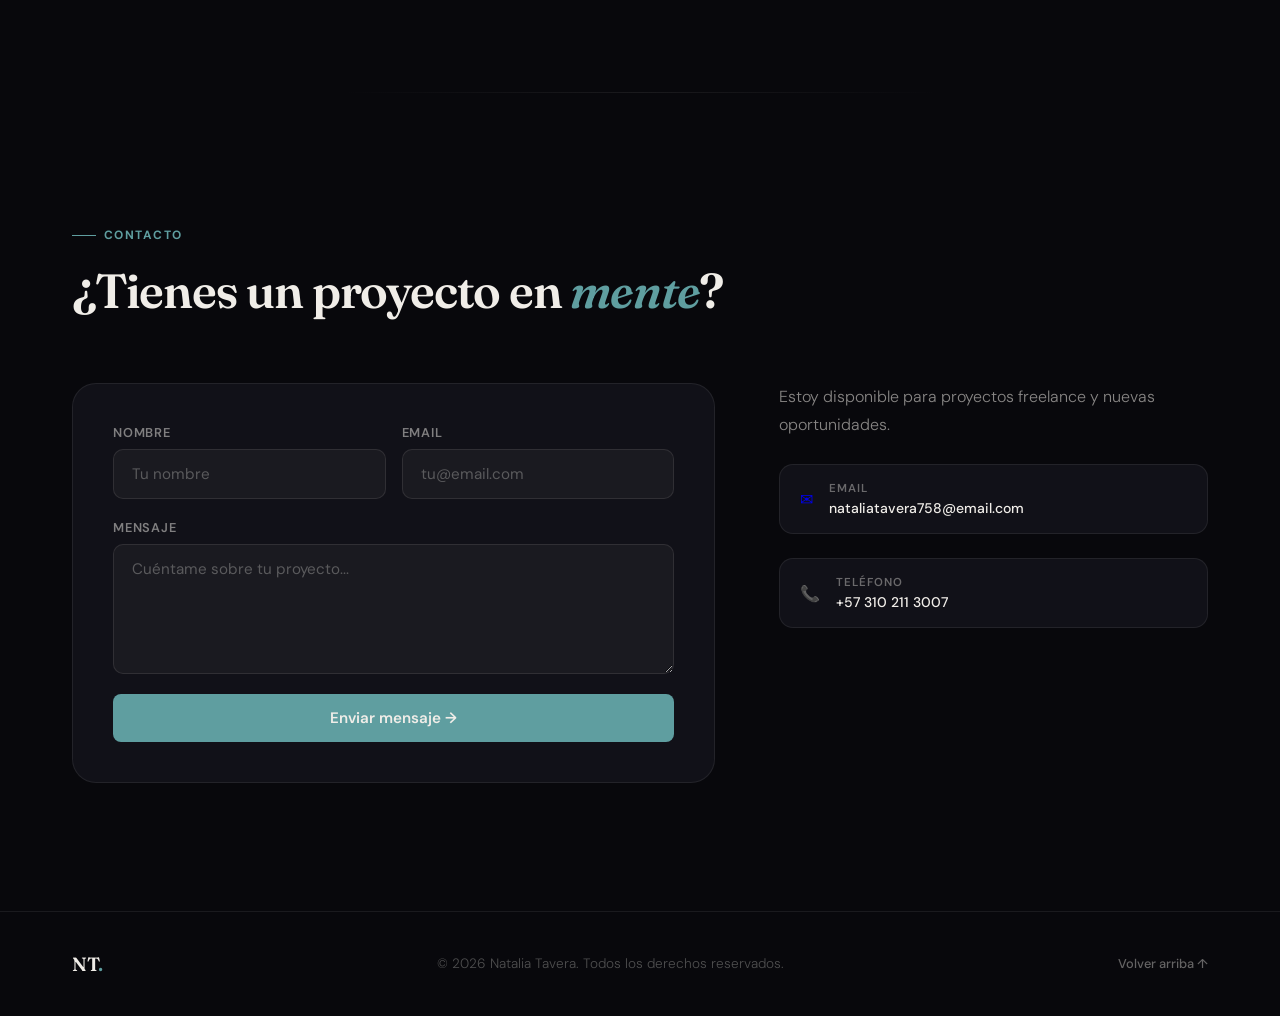
==== commit 662ff225: "Update index.html" ====
--- a/index.html
+++ b/index.html
@@ -48,7 +48,7 @@
         <div class="hero-card-container">
           <div class="hero-card-border"></div>
           <div class="hero-card">
-          <img src="https://raw.githubusercontent.com/tu-usuario/tu-repo/main/Pictures/profile.jpeg" alt="Foto de perfil de Natalia Tavera" class="hero-photo">
+          <img src="Pictures/profile.jpeg" alt="Foto de perfil de Natalia Tavera" class="hero-photo">
           <div class="hero-card-overlay">
             <div class="hero-card-name">Natalia Tavera</div>
             <div class="hero-card-role">Full-Stack Developer</div>
